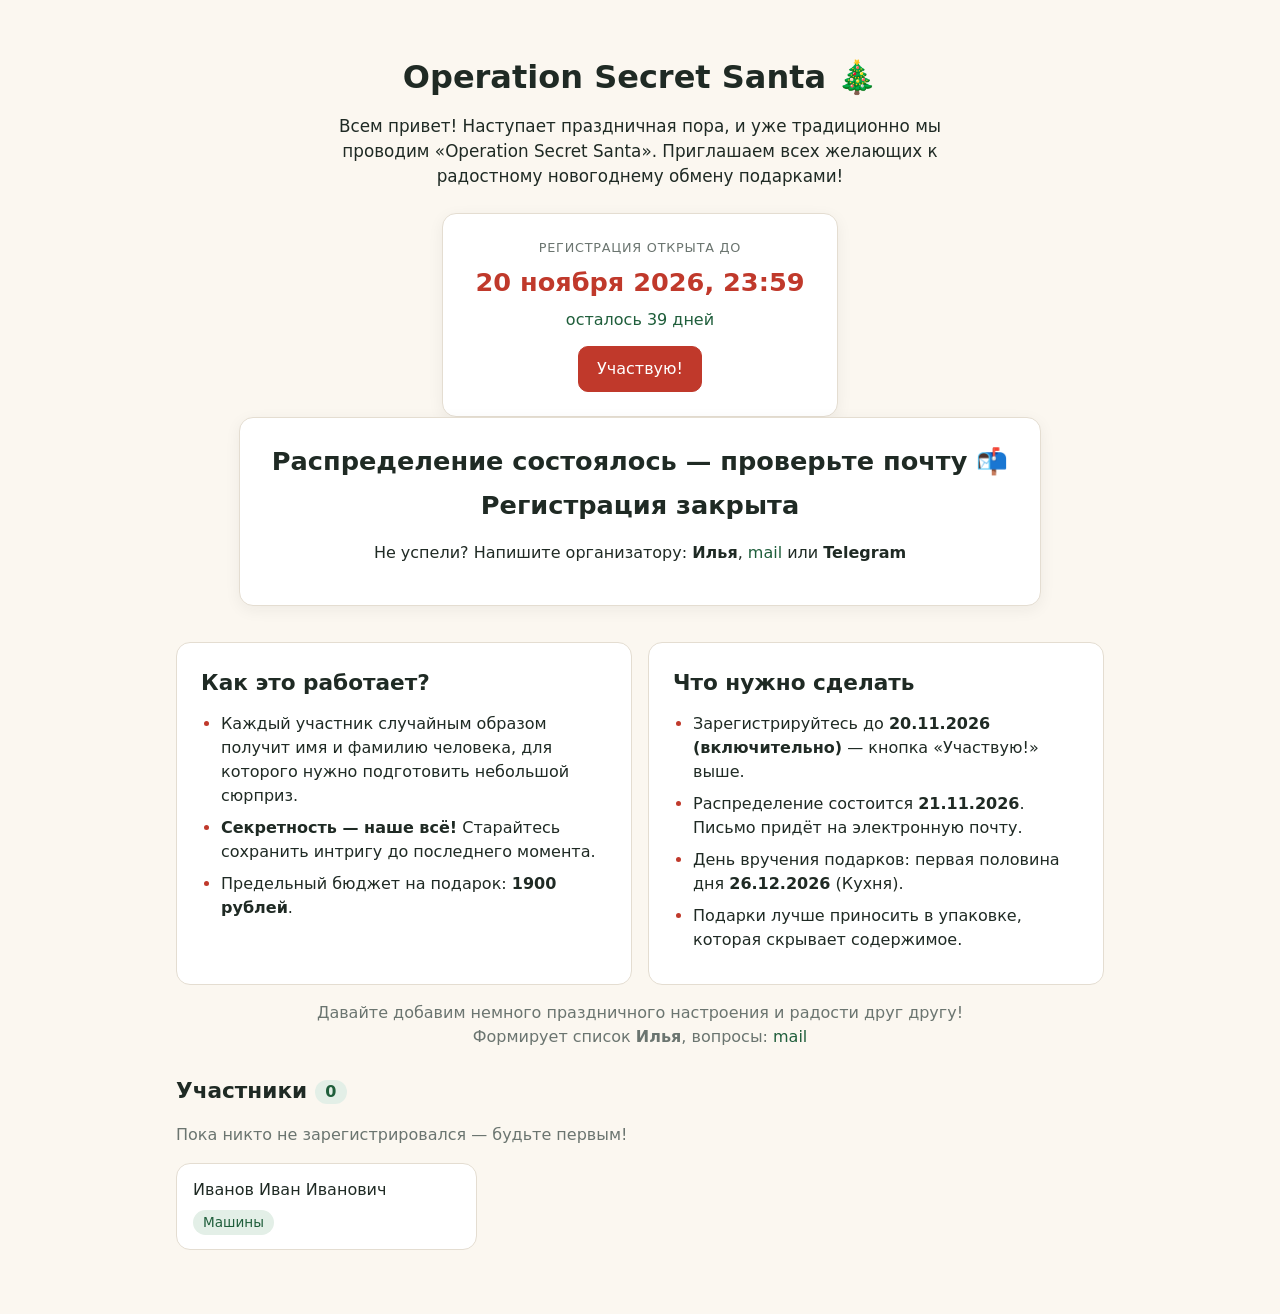
==== src/main/resources/templates/index.html @ 2a5ae6fc "Secret Santa: web registration, admin panel and email notifications - Thymeleaf pages: invitation ho" ====
<!DOCTYPE html>
<html xmlns:th="http://www.thymeleaf.org" lang="ru">
<head th:replace="~{fragments :: head('Главная')}"><meta charset="UTF-8"><link rel="stylesheet" href="../static/css/style.css"></head>
<body>
<header th:replace="~{fragments :: header}"></header>

<main class="container">
    <section class="hero">
        <h1 th:text="${santa.eventName} + ' 🎄'">Operation Secret Santa 🎄</h1>
        <p class="lead">Всем привет! Наступает праздничная пора, и уже традиционно мы проводим
            «<span th:text="${santa.eventName}">Operation Secret Santa</span>».
            Приглашаем всех желающих к радостному новогоднему обмену подарками!</p>

        <div class="deadline" th:if="${open}">
            <div class="deadline-label">Регистрация открыта до</div>
            <div class="deadline-date" th:text="${deadline}">20 ноября 2026, 23:59</div>
            <div class="deadline-left" th:if="${timeLeft}" th:text="${timeLeft}">осталось 39 дней</div>
            <a class="btn btn-primary" th:href="@{/register}">Участвую!</a>
        </div>

        <div class="deadline closed" th:unless="${open}">
            <div class="deadline-date" th:if="${drawDone}">Распределение состоялось — проверьте почту 📬</div>
            <th:block th:unless="${drawDone}">
                <div class="deadline-date">Регистрация закрыта</div>
                <p>Не успели? Напишите организатору:
                    <b th:text="${santa.organizerName}">Илья</b>,
                    <a th:href="'mailto:' + ${santa.organizerEmail}" th:text="${santa.organizerEmail}">mail</a>
                    <th:block th:if="${santa.organizerContact}">
                        или <b th:text="${santa.organizerContact}">Telegram</b></th:block></p>
            </th:block>
        </div>
    </section>

    <div class="info-grid">
        <section class="panel">
            <h2>Как это работает?</h2>
            <ul class="steps">
                <li>Каждый участник случайным образом получит имя и фамилию человека,
                    для которого нужно подготовить небольшой сюрприз.</li>
                <li><b>Секретность — наше всё!</b> Старайтесь сохранить интригу до последнего момента.</li>
                <li>Предельный бюджет на подарок: <b th:text="${santa.budget} + ' рублей'">1900 рублей</b>.</li>
            </ul>
        </section>

        <section class="panel">
            <h2>Что нужно сделать</h2>
            <ul class="steps">
                <li>Зарегистрируйтесь до <b th:text="${deadlineShort}">20.11.2026 (включительно)</b> — кнопка «Участвую!» выше.</li>
                <li>Распределение состоится
                    <b th:text="${#temporals.format(santa.drawDate, 'dd.MM.yyyy')}">21.11.2026</b>.
                    Письмо придёт на электронную почту.</li>
                <li>День вручения подарков:
                    <th:block th:if="${santa.giftTime}" th:text="${santa.giftTime}">первая половина дня</th:block>
                    <b th:text="${#temporals.format(santa.giftDate, 'dd.MM.yyyy')}">26.12.2026</b>
                    (<span th:text="${santa.giftPlace}">Кухня</span>).</li>
                <li>Подарки лучше приносить в упаковке, которая скрывает содержимое.</li>
            </ul>
        </section>
    </div>

    <p class="center muted">Давайте добавим немного праздничного настроения и радости друг другу!<br>
        Формирует список <b th:text="${santa.organizerName}">Илья</b>, вопросы:
        <a th:href="'mailto:' + ${santa.organizerEmail}" th:text="${santa.organizerEmail}">mail</a></p>

    <section>
        <h2>Участники <span class="count" th:text="${participants.size()}">0</span></h2>
        <p class="muted" th:if="${participants.isEmpty()}">Пока никто не зарегистрировался — будьте первым!</p>
        <ul class="cards">
            <li class="card" th:each="p : ${participants}">
                <div class="card-name" th:text="${p.fullName}">Иванов Иван Иванович</div>
                <div class="chips small">
                    <span class="tag" th:each="i : ${p.interests}" th:text="${i}">Машины</span>
                </div>
            </li>
        </ul>
    </section>
</main>
</body>
</html>
---- src/main/resources/static/css/style.css ----
:root {
    --bg: #fbf7f0;
    --surface: #ffffff;
    --text: #1f2a24;
    --muted: #6b7570;
    --border: #e4ddd1;
    --green: #1f5e3b;
    --green-soft: #e3efe7;
    --red: #c0392b;
    --red-soft: #fbe7e4;
    --radius: 14px;
}

* { box-sizing: border-box; }

body {
    margin: 0;
    background: var(--bg);
    color: var(--text);
    font-family: "Rubik", system-ui, -apple-system, "Segoe UI", Roboto, sans-serif;
    line-height: 1.5;
}

a { color: var(--green); }

.site-header {
    display: flex;
    justify-content: space-between;
    align-items: center;
    padding: 14px 24px;
    background: var(--green);
}
.site-header a { color: #fff; text-decoration: none; }
.logo { font-weight: 700; font-size: 1.2rem; }

.container { max-width: 960px; margin: 0 auto; padding: 24px 16px 64px; }
.container.narrow { max-width: 640px; }

h1 { font-size: 2rem; margin: 0.4em 0; }
h2 { font-size: 1.35rem; margin: 1.2em 0 0.6em; }
.muted { color: var(--muted); }
.center { text-align: center; }
.big-emoji { font-size: 3.5rem; }

/* Главная */
.hero { text-align: center; padding: 16px 0 8px; }
.lead { max-width: 640px; margin: 0 auto 24px; font-size: 1.05rem; }

.info-grid { display: grid; grid-template-columns: 1fr 1fr; gap: 16px; margin-top: 28px; }
@media (max-width: 760px) { .info-grid { grid-template-columns: 1fr; } }
.info-grid .panel { margin-bottom: 0; }
.steps { margin: 0; padding-left: 20px; }
.steps li { margin-bottom: 8px; }
.steps li::marker { color: var(--red); }

.deadline {
    display: inline-flex;
    flex-direction: column;
    align-items: center;
    gap: 6px;
    padding: 24px 32px;
    background: var(--surface);
    border: 1px solid var(--border);
    border-radius: var(--radius);
    box-shadow: 0 4px 16px rgba(31, 42, 36, 0.06);
}
.deadline-label { color: var(--muted); text-transform: uppercase; letter-spacing: .06em; font-size: .8rem; }
.deadline-date { font-size: 1.6rem; font-weight: 700; color: var(--red); }
.deadline-left { color: var(--green); font-weight: 500; margin-bottom: 8px; }
.deadline.closed .deadline-date { color: var(--text); }

.count {
    display: inline-block;
    min-width: 2em;
    padding: 0 8px;
    border-radius: 999px;
    background: var(--green-soft);
    color: var(--green);
    font-size: 1rem;
    text-align: center;
    vertical-align: middle;
}

.cards {
    list-style: none;
    margin: 0;
    padding: 0;
    display: grid;
    grid-template-columns: repeat(auto-fill, minmax(240px, 1fr));
    gap: 12px;
}
.card {
    background: var(--surface);
    border: 1px solid var(--border);
    border-radius: var(--radius);
    padding: 14px 16px;
}
.card-name { font-weight: 500; margin-bottom: 8px; }

/* Кружочки-интересы */
.chips { display: flex; flex-wrap: wrap; gap: 8px; }
.chips.small { gap: 6px; }

.tag {
    padding: 2px 10px;
    border-radius: 999px;
    background: var(--green-soft);
    color: var(--green);
    font-size: .85rem;
}

.chip { position: relative; cursor: pointer; }
.chip input { position: absolute; opacity: 0; width: 1px; height: 1px; }
.chip span {
    display: inline-block;
    padding: 8px 16px;
    border: 1.5px solid var(--border);
    border-radius: 999px;
    background: var(--surface);
    user-select: none;
    transition: background .15s, border-color .15s, color .15s;
}
.chip:hover span { border-color: var(--green); }
.chip input:checked + span {
    background: var(--green);
    border-color: var(--green);
    color: #fff;
}
.chip input:checked + span::before { content: "✓ "; }
.chip input:focus-visible + span { outline: 3px solid var(--red); outline-offset: 2px; }

/* Формы */
.panel {
    background: var(--surface);
    border: 1px solid var(--border);
    border-radius: var(--radius);
    padding: 24px;
    margin-bottom: 20px;
}
.panel h2 { margin-top: 0; }

.field { display: block; margin: 0 0 16px; border: 0; padding: 0; }
.field > span, .field > legend { display: block; font-weight: 500; margin-bottom: 6px; }
.field input, .field textarea {
    width: 100%;
    padding: 10px 12px;
    border: 1.5px solid var(--border);
    border-radius: 10px;
    font: inherit;
    background: #fff;
}
.field input:focus, .field textarea:focus { outline: none; border-color: var(--green); }
.field .invalid { border-color: var(--red); }
.err { color: var(--red); }

.grid-3 { display: grid; grid-template-columns: repeat(3, 1fr); gap: 0 12px; }
@media (max-width: 640px) {
    .grid-3 { grid-template-columns: 1fr; }
    .deadline { padding: 20px; width: 100%; }
}

.btn {
    display: inline-block;
    padding: 10px 18px;
    border: 1.5px solid var(--border);
    border-radius: 10px;
    background: var(--surface);
    color: var(--text);
    font: inherit;
    font-weight: 500;
    text-decoration: none;
    cursor: pointer;
}
.btn:hover { border-color: var(--green); }
.btn:disabled { opacity: .5; cursor: not-allowed; }
.btn-primary { background: var(--red); border-color: var(--red); color: #fff; }
.btn-primary:hover { background: #a93226; border-color: #a93226; }
.btn-danger { color: var(--red); }
.btn-danger:hover { border-color: var(--red); }
.btn-small { padding: 4px 10px; font-size: .85rem; }

.alert { padding: 10px 14px; border-radius: 10px; }
.alert-error { background: var(--red-soft); color: var(--red); }
.alert-ok { background: var(--green-soft); color: var(--green); }

.row-between { display: flex; justify-content: space-between; align-items: center; gap: 12px; }
.actions { display: flex; flex-wrap: wrap; gap: 12px; margin-top: 16px; }

.table { width: 100%; border-collapse: collapse; display: block; overflow-x: auto; }
.table th, .table td { text-align: left; padding: 8px 10px; border-bottom: 1px solid var(--border); }
.table th { color: var(--muted); font-weight: 500; font-size: .9rem; }
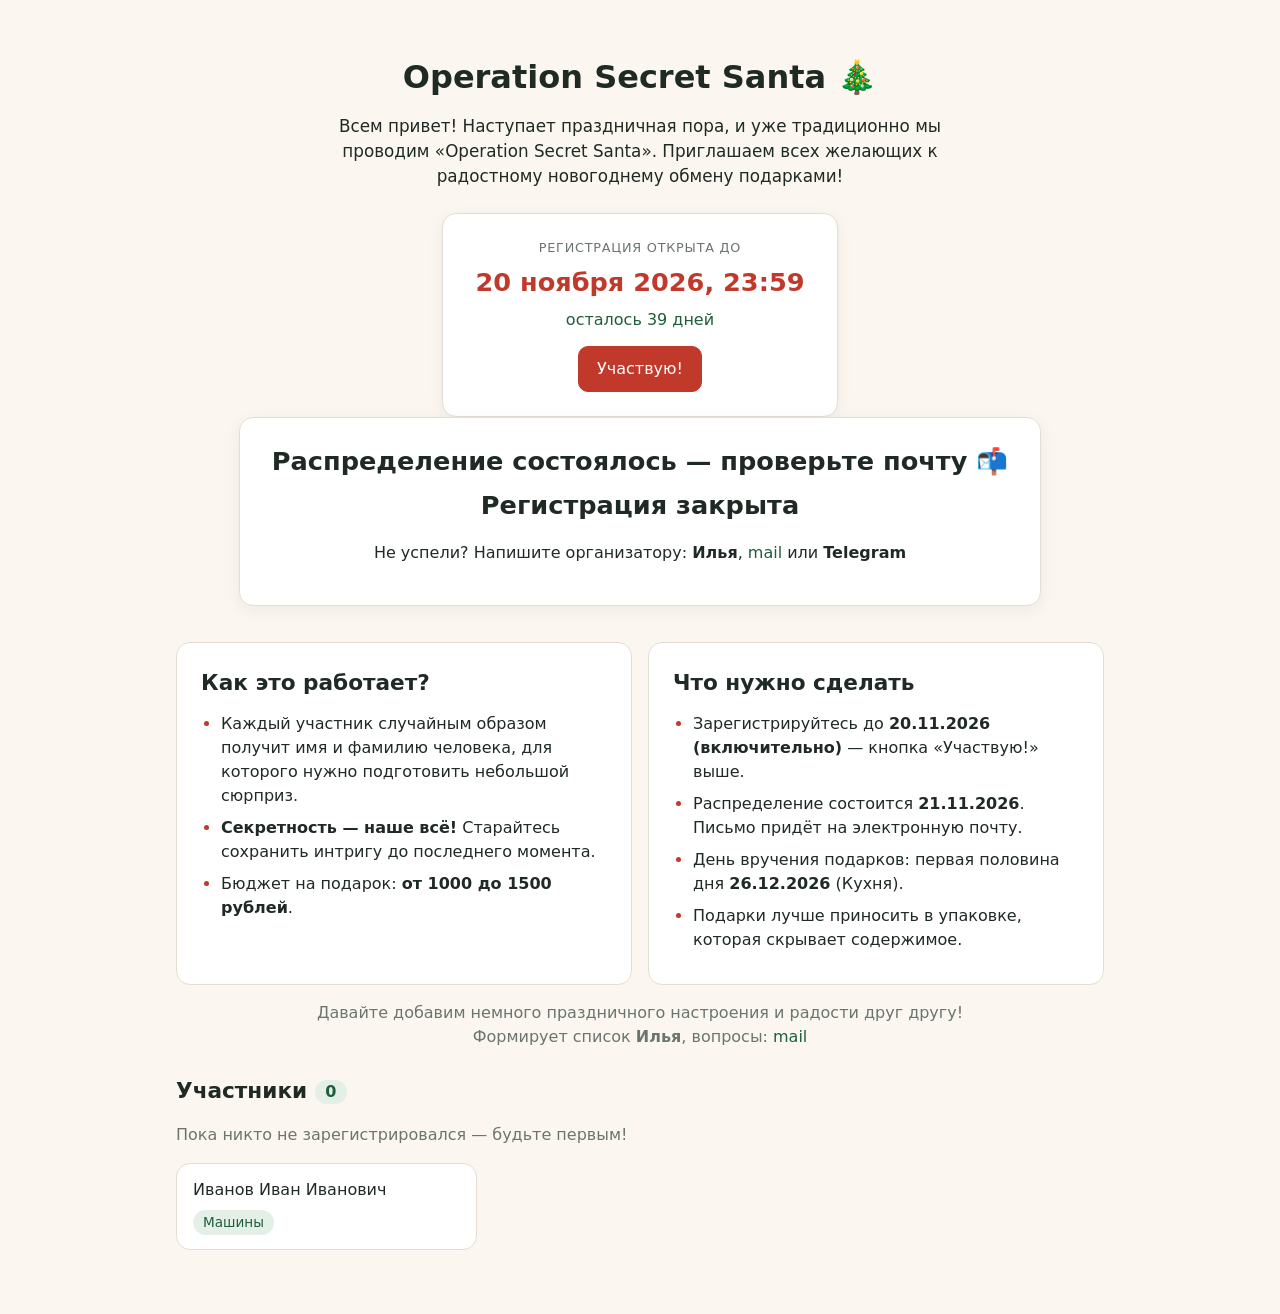
==== commit 44406c89: "Some feature is added: - Added min and max budget; - Admin can send auto invitation;" ====
--- a/src/main/resources/templates/index.html
+++ b/src/main/resources/templates/index.html
@@ -38,7 +38,7 @@
                 <li>Каждый участник случайным образом получит имя и фамилию человека,
                     для которого нужно подготовить небольшой сюрприз.</li>
                 <li><b>Секретность — наше всё!</b> Старайтесь сохранить интригу до последнего момента.</li>
-                <li>Предельный бюджет на подарок: <b th:text="${santa.budget} + ' рублей'">1900 рублей</b>.</li>
+                <li>Бюджет на подарок: <b th:text="${santa.budgetText()}">от 1000 до 1500 рублей</b>.</li>
             </ul>
         </section>
 
